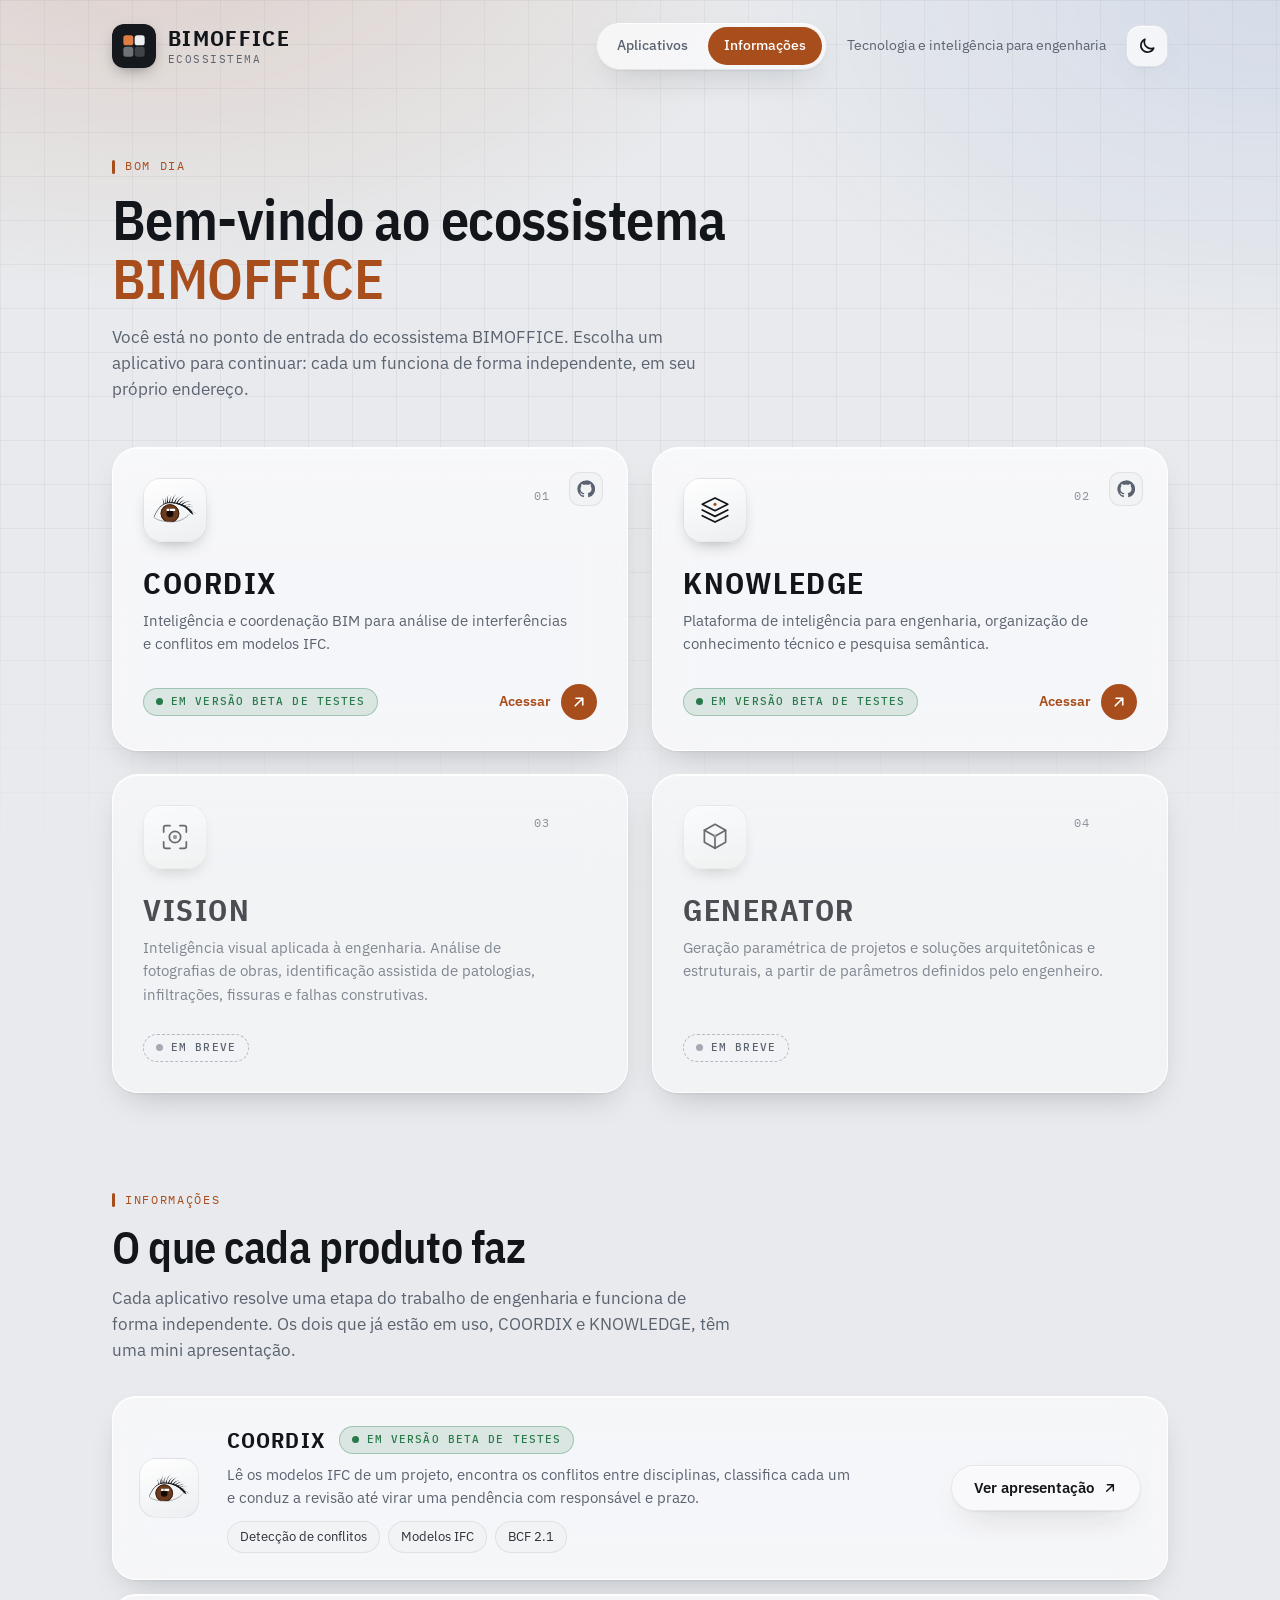
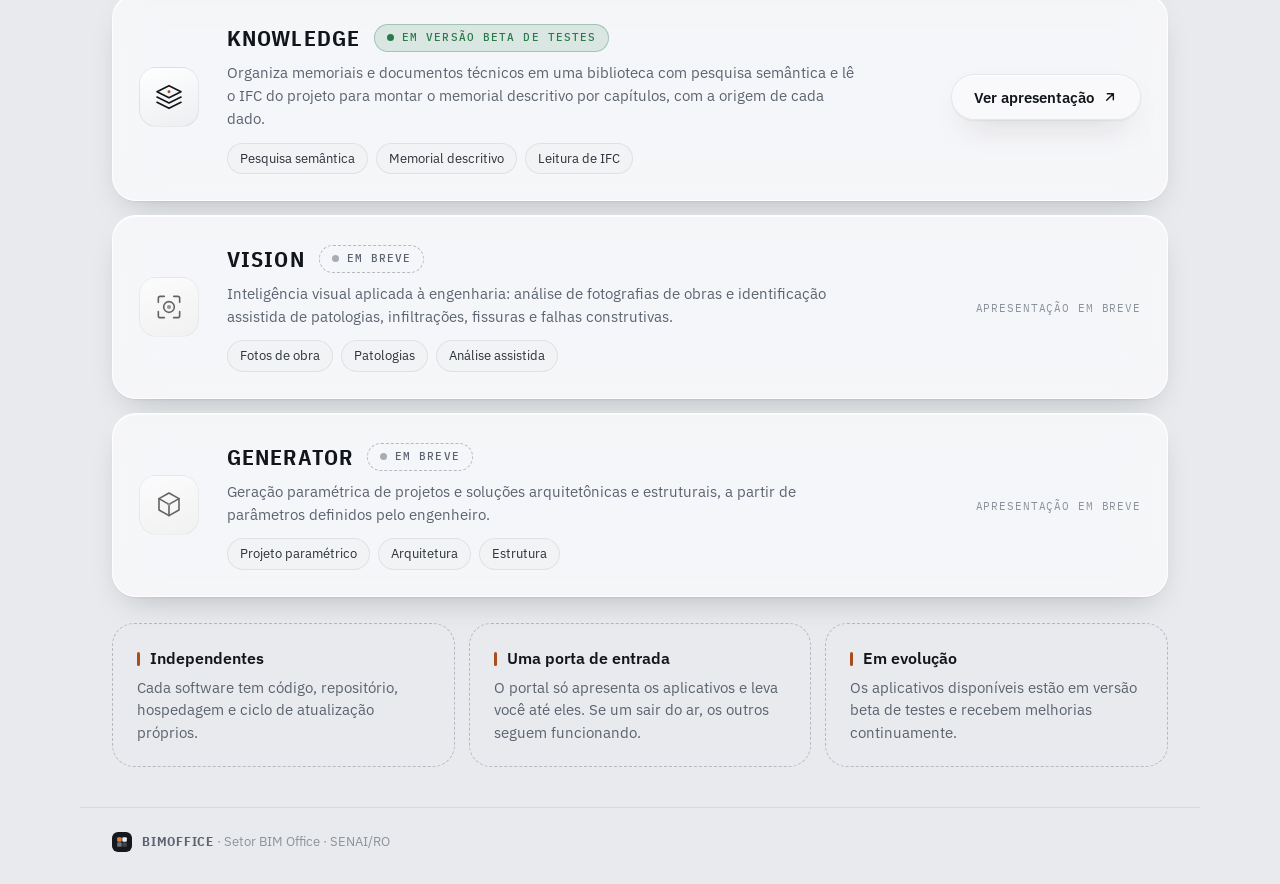
==== apresentacao.html @ 9e98850c "Menu de informações, apresentações do COORDIX e do Knowledge e selo 'em versão beta de testes' Co-Au" ====
<!DOCTYPE html>
<html lang="pt-BR">
<head>
<meta charset="utf-8">
<meta name="viewport" content="width=device-width, initial-scale=1, viewport-fit=cover">
<title>BIMOFFICE · Apresentação</title>
<meta name="color-scheme" content="light dark">
<link rel="icon" type="image/svg+xml" href="assets/bimoffice-marca.svg">
<link rel="preconnect" href="https://fonts.googleapis.com">
<link rel="preconnect" href="https://fonts.gstatic.com" crossorigin>
<link rel="stylesheet" href="https://fonts.googleapis.com/css2?family=IBM+Plex+Mono:wght@400;500&family=IBM+Plex+Sans+Condensed:wght@500;600;700&family=IBM+Plex+Sans:wght@400;500;600&display=swap">
<link rel="stylesheet" href="css/styles.css">
<link rel="stylesheet" href="css/apresentacao.css">
<script>
(function () {
  var t = null;
  try { t = localStorage.getItem("bimoffice-tema"); } catch (e) {}
  if (t !== "dark" && t !== "light") {
    t = window.matchMedia && window.matchMedia("(prefers-color-scheme: dark)").matches ? "dark" : "light";
  }
  document.documentElement.setAttribute("data-theme", t);
})();
</script>
</head>
<body class="ap">
<div class="fundo" aria-hidden="true"></div>

<header class="apbar" id="apbar">
  <a class="apbar__voltar" href="index.html#informacoes" aria-label="Voltar ao portal BIMOFFICE">
    <img src="assets/bimoffice-marca.svg" width="28" height="28" alt="">
    <span class="apbar__portal">BIMOFFICE</span>
  </a>
  <span class="apbar__nome" id="apbar-nome"></span>
  <div class="apbar__dir">
    <a class="btn btn--prim btn--sm" id="apbar-acessar" href="#" target="_blank" rel="noopener noreferrer">Acessar</a>
    <button class="tema" id="tema-botao" type="button" aria-pressed="false" aria-label="Mudar tema"></button>
  </div>
</header>

<main id="conteudo" class="ap-main"></main>

<footer class="rodape">
  <img src="assets/bimoffice-marca.svg" width="20" height="20" alt="">
  <span><strong>BIMOFFICE</strong> · <span id="rodape-texto"></span></span>
</footer>

<script src="js/config.js"></script>
<script src="js/conteudo.js"></script>
<script src="js/icons.js"></script>
<script src="js/comum.js"></script>
<script src="js/apresentacao.js"></script>
</body>
</html>
---- css/styles.css ----
/* BIMOFFICE · portal central
   Tokens herdados da identidade do COORDIX (grafite + cobre da íris, IBM Plex),
   com cartões arredondados, vidro e profundidade discretos. */

:root {
  --font: "IBM Plex Sans", system-ui, -apple-system, "Segoe UI", sans-serif;
  --font-cond: "IBM Plex Sans Condensed", "Arial Narrow", system-ui, sans-serif;
  --font-mono: "IBM Plex Mono", ui-monospace, "SFMono-Regular", Menlo, monospace;

  --r-card: 26px;
  --r-tile: 18px;
  --ease: cubic-bezier(.2, .6, .2, 1);
  --t-theme: .25s;

  /* tema claro (valores do COORDIX) */
  --bg: #e8eaed; --surface: #fbfbfc; --surface-2: #f2f3f5;
  --ink: #12151a; --ink-2: #2c3139; --muted: #5b6370; --faint: #8b929c;
  --line: #d6d9de; --line-strong: #b4bac3;
  --accent: #a84d1c; --accent-ink: #ffffff; --accent-soft: #f5e7dc; --accent-line: #dfb391;
  --focus: #2a62c4; --ok: #287a4b;
  --iris: #6b3a1f; --limbo: #3a1f10; --pupila: #140b06;

  --glass: rgba(251, 251, 252, .72);
  --glass-line: rgba(255, 255, 255, .85);
  --glass-edge: rgba(18, 21, 26, .08);
  --tile-bg: linear-gradient(160deg, #ffffff, #eceef1);
  --shadow-card: 0 1px 0 rgba(255, 255, 255, .8) inset, 0 1px 2px rgba(16, 20, 28, .06), 0 14px 34px -16px rgba(16, 20, 28, .28);
  --shadow-hover: 0 1px 0 rgba(255, 255, 255, .9) inset, 0 2px 4px rgba(16, 20, 28, .06), 0 26px 50px -18px rgba(168, 77, 28, .38);
  --glow-1: rgba(168, 77, 28, .16); --glow-2: rgba(42, 98, 196, .10);
  --grade: rgba(18, 21, 26, .045);
  --botao-bg: rgba(251, 251, 252, .8);
}

:root[data-theme="dark"] {
  color-scheme: dark;
  --bg: #0b0d10; --surface: #121519; --surface-2: #171a1f;
  --ink: #e6e8eb; --ink-2: #c7cbd1; --muted: #949ba6; --faint: #69707b;
  --line: #242930; --line-strong: #353b44;
  --accent: #de7d43; --accent-ink: #0b0d10; --accent-soft: #2a1b12; --accent-line: #6b3e22;
  --focus: #6d9df0; --ok: #59bd7d;
  --iris: #9a5a32; --limbo: #4a2a16; --pupila: #140b06;

  --glass: rgba(24, 28, 34, .62);
  --glass-line: rgba(255, 255, 255, .08);
  --glass-edge: rgba(255, 255, 255, .05);
  --tile-bg: linear-gradient(160deg, #20252c, #14171c);
  --shadow-card: 0 1px 0 rgba(255, 255, 255, .06) inset, 0 1px 2px rgba(0, 0, 0, .5), 0 16px 36px -16px rgba(0, 0, 0, .8);
  --shadow-hover: 0 1px 0 rgba(255, 255, 255, .1) inset, 0 2px 4px rgba(0, 0, 0, .5), 0 28px 54px -18px rgba(222, 125, 67, .34);
  --glow-1: rgba(222, 125, 67, .16); --glow-2: rgba(109, 157, 240, .08);
  --grade: rgba(230, 232, 235, .04);
  --botao-bg: rgba(24, 28, 34, .7);
}

*, *::before, *::after { box-sizing: border-box; }
html { -webkit-text-size-adjust: 100%; }
body {
  margin: 0; min-height: 100vh; min-height: 100dvh;
  display: flex; flex-direction: column;
  font-family: var(--font); font-size: 16px; line-height: 1.55;
  color: var(--ink); background: var(--bg);
  transition: background-color var(--t-theme), color var(--t-theme);
  -webkit-font-smoothing: antialiased;
}

/* ---------- fundo: prancha técnica + brilho cobre ---------- */
.fundo {
  position: fixed; inset: 0; z-index: -1; pointer-events: none;
  background:
    radial-gradient(900px 520px at 12% -8%, var(--glow-1), transparent 70%),
    radial-gradient(800px 500px at 100% 0%, var(--glow-2), transparent 70%),
    linear-gradient(var(--grade) 1px, transparent 1px) 0 0 / 44px 44px,
    linear-gradient(90deg, var(--grade) 1px, transparent 1px) 0 0 / 44px 44px;
  -webkit-mask-image: linear-gradient(180deg, #000 55%, transparent 100%);
          mask-image: linear-gradient(180deg, #000 55%, transparent 100%);
}

/* ---------- cabeçalho ---------- */
.topo {
  width: min(1120px, 100%); margin: 0 auto;
  padding: 22px clamp(18px, 4vw, 32px);
  display: flex; align-items: center; gap: 20px;
}
.topo__marca { display: flex; align-items: center; gap: 12px; }
.logo { border-radius: 12px; box-shadow: 0 6px 16px -6px rgba(16, 20, 28, .5); }
.topo__nomes { display: flex; flex-direction: column; line-height: 1.1; }
.topo__nome { font-family: var(--font-cond); font-weight: 700; font-size: 22px; letter-spacing: .06em; }
.topo__sub { font-family: var(--font-mono); font-size: 10.5px; letter-spacing: .14em; text-transform: uppercase; color: var(--muted); margin-top: 3px; }
.topo__frase { margin: 0 0 0 auto; font-size: 14px; color: var(--muted); }

.tema {
  flex: none; width: 42px; height: 42px; display: grid; place-items: center;
  border-radius: 14px; border: 1px solid var(--glass-edge); cursor: pointer;
  color: var(--ink); background: var(--botao-bg);
  -webkit-backdrop-filter: blur(14px) saturate(1.4); backdrop-filter: blur(14px) saturate(1.4);
  box-shadow: var(--shadow-card);
  transition: transform .18s var(--ease), color .18s;
}
.tema:hover { transform: translateY(-1px); color: var(--accent); }
.tema:active { transform: scale(.95); }
.tema .svg-wrap, .tema svg { width: 20px; height: 20px; display: block; }

/* ---------- boas-vindas ---------- */
.principal { flex: 1; width: min(1120px, 100%); margin: 0 auto; padding: 0 clamp(18px, 4vw, 32px) 40px; }
.boas-vindas { padding: clamp(28px, 7vw, 64px) 0 clamp(26px, 5vw, 44px); max-width: 720px; }
.eyebrow {
  margin: 0 0 14px; display: inline-flex; align-items: center; gap: 10px;
  font-family: var(--font-mono); font-size: 12px; letter-spacing: .14em; text-transform: uppercase; color: var(--accent);
}
.eyebrow::before { content: ""; width: 3px; height: 14px; border-radius: 2px; background: var(--accent); }
h1 {
  margin: 0 0 16px; font-family: var(--font-cond); font-weight: 600;
  font-size: clamp(32px, 6vw, 56px); line-height: 1.05; letter-spacing: -.01em;
}
.destaque { color: var(--accent); }
.boas-vindas__texto { margin: 0; font-size: clamp(15px, 2vw, 17px); color: var(--muted); max-width: 60ch; }

/* ---------- cartões ---------- */
.apps { display: grid; grid-template-columns: repeat(2, minmax(0, 1fr)); gap: clamp(14px, 2.4vw, 24px); }

.card {
  position: relative; isolation: isolate; overflow: hidden;
  display: flex; flex-direction: column; gap: 10px; min-height: 280px;
  padding: clamp(22px, 3vw, 30px);
  border-radius: var(--r-card);
  background: var(--glass); border: 1px solid var(--glass-line);
  -webkit-backdrop-filter: blur(22px) saturate(1.5); backdrop-filter: blur(22px) saturate(1.5);
  box-shadow: var(--shadow-card);
  transition: transform .45s var(--ease), box-shadow .45s var(--ease), border-color .3s, background-color var(--t-theme);
  animation: subir .7s var(--ease) both; animation-delay: calc(var(--i, 0) * 90ms + 80ms);
}
/* brilho de borda superior (profundidade estilo vidro) */
.card::before {
  content: ""; position: absolute; inset: 0; z-index: -1; pointer-events: none;
  background: linear-gradient(180deg, rgba(255, 255, 255, .22), transparent 38%);
}
:root[data-theme="dark"] .card::before { background: linear-gradient(180deg, rgba(255, 255, 255, .06), transparent 38%); }

.card--ativo:hover { transform: translateY(-5px); box-shadow: var(--shadow-hover); border-color: var(--accent-line); }
.card--ativo:active { transform: translateY(-2px) scale(.995); }

.card__topo { display: flex; align-items: flex-start; justify-content: space-between; }
.card__num { font-family: var(--font-mono); font-size: 12px; letter-spacing: .14em; color: var(--faint); padding: 9px 46px 0 0; }
.card__icone {
  width: 64px; height: 64px; border-radius: var(--r-tile); display: grid; place-items: center;
  background: var(--tile-bg); border: 1px solid var(--glass-edge);
  box-shadow: 0 1px 0 rgba(255, 255, 255, .5) inset, 0 8px 18px -10px rgba(16, 20, 28, .45);
  color: var(--ink);
  transition: transform .45s var(--ease);
}
.card--ativo:hover .card__icone { transform: scale(1.06) rotate(-2deg); }
.card__icone .svg-wrap, .card__icone svg { width: 34px; height: 34px; display: block; }
.card__icone svg { overflow: visible; }
.ic-accent { color: var(--accent); }

/* símbolo do COORDIX: cores por variáveis (mesmos nomes de papel do original) */
.olho-tinta { fill: var(--ink); }
.olho-inferior { fill: none; stroke: var(--ink); opacity: .55; }
.olho-iris { fill: var(--iris); }
.olho-limbo { stroke: var(--limbo); }
.olho-pupila { fill: var(--pupila); }
.olho-brilho { fill: #fff; }
.card__icone .svg-wrap:has(.olho-iris) { width: 44px; }
.card__icone .svg-wrap:has(.olho-iris) svg { width: 44px; height: 30px; }

.card__nome { margin: 14px 0 0; font-family: var(--font-cond); font-weight: 700; font-size: clamp(24px, 3vw, 30px); letter-spacing: .05em; line-height: 1.1; }
.card__link { color: inherit; text-decoration: none; }
/* o link principal cobre o cartão inteiro, sem aninhar outros links dentro dele */
.card__link::after { content: ""; position: absolute; inset: 0; z-index: 1; border-radius: inherit; }
.card__link:focus-visible { outline: none; }
.card__link:focus-visible::after { outline: 3px solid var(--focus); outline-offset: -3px; }

.card__desc { margin: 0; color: var(--muted); font-size: 15px; max-width: 48ch; }

.card__base { margin-top: auto; padding-top: 18px; display: flex; align-items: center; justify-content: space-between; gap: 12px; }

.status {
  display: inline-flex; align-items: center; gap: 8px; height: 28px; padding: 0 12px; border-radius: 999px;
  font-family: var(--font-mono); font-size: 11px; font-weight: 500; letter-spacing: .1em;
}
.status__ponto { width: 7px; height: 7px; border-radius: 50%; background: currentColor; }
.status--ativo { color: var(--ok); background: color-mix(in srgb, var(--ok) 13%, transparent); border: 1px solid color-mix(in srgb, var(--ok) 32%, transparent); }
.status--ativo .status__ponto { box-shadow: 0 0 0 0 currentColor; animation: pulso 2.4s ease-out infinite; }
.status--breve { color: var(--muted); border: 1px dashed var(--line-strong); }
.status--breve .status__ponto { opacity: .5; }

.acesso { display: inline-flex; align-items: center; gap: 10px; font-size: 14px; font-weight: 600; color: var(--accent); }
.acesso__seta {
  width: 36px; height: 36px; display: grid; place-items: center; border-radius: 50%;
  color: var(--accent-ink); background: var(--accent);
  transition: transform .4s var(--ease);
}
.acesso__seta .svg-wrap, .acesso__seta svg { width: 18px; height: 18px; display: block; }
.card--ativo:hover .acesso__seta { transform: translate(3px, -3px) rotate(8deg); }

/* ícone do GitHub: acesso secundário, canto superior direito, acima do link do cartão */
.card__github {
  position: absolute; z-index: 2; top: clamp(18px, 2.4vw, 24px); right: clamp(18px, 2.4vw, 24px);
  display: grid; place-items: center; width: 34px; height: 34px; border-radius: 11px;
  color: var(--muted); background: var(--surface-2); border: 1px solid var(--glass-edge);
  transition: color .18s, transform .18s var(--ease), background-color .18s;
}
.card__github:hover { color: var(--ink); background: var(--surface); transform: scale(1.08); }
.card__github:focus-visible { outline: 3px solid var(--focus); outline-offset: 2px; }
.card__github .svg-wrap, .card__github svg { width: 18px; height: 18px; display: block; }

/* em breve: integrado aos demais, com diferenciação discreta */
.card--breve { cursor: default; background: color-mix(in srgb, var(--glass) 70%, transparent); }
.card--breve .card__icone { filter: grayscale(1); opacity: .62; }
.card--breve .card__nome, .card--breve .card__desc { opacity: .75; }

/* ---------- rodapé ---------- */
.rodape {
  width: min(1120px, 100%); margin: 0 auto; padding: 24px clamp(18px, 4vw, 32px) 32px;
  display: flex; align-items: center; gap: 10px; color: var(--faint); font-size: 13px;
  border-top: 1px solid var(--line);
}
.rodape img { border-radius: 6px; }
.rodape strong { font-family: var(--font-cond); letter-spacing: .06em; color: var(--muted); }
.aviso { color: var(--muted); }

/* ---------- movimento ---------- */
@keyframes subir { from { opacity: 0; transform: translateY(18px) scale(.985); } to { opacity: 1; transform: none; } }
@keyframes pulso { 0% { box-shadow: 0 0 0 0 color-mix(in srgb, currentColor 55%, transparent); } 70%, 100% { box-shadow: 0 0 0 7px transparent; } }
@media (prefers-reduced-motion: reduce) {
  *, *::before, *::after { animation: none !important; transition: none !important; }
}

/* ---------- responsivo ---------- */
@media (max-width: 860px) {
  .topo { flex-wrap: wrap; row-gap: 10px; }
  .tema { margin-left: auto; }
  .topo__frase { order: 3; flex-basis: 100%; margin: 0; font-size: 13px; }
}
@media (max-width: 700px) {
  .apps { grid-template-columns: 1fr; }
  .card { min-height: 0; }
}
@media (max-width: 380px) {
  .topo__nome { font-size: 19px; }
  .card__base { flex-wrap: wrap; }
}
@supports not ((backdrop-filter: blur(1px)) or (-webkit-backdrop-filter: blur(1px))) {
  .card { background: var(--surface); }
}

/* ============ v2: navegação, informações, botões, revelar ao rolar ============ */
html { scroll-behavior: smooth; }
.ancora { scroll-margin-top: 24px; }

.nav {
  display: inline-flex; gap: 4px; padding: 4px; margin-left: auto;
  border-radius: 999px; border: 1px solid var(--glass-edge); background: var(--botao-bg);
  -webkit-backdrop-filter: blur(14px) saturate(1.4); backdrop-filter: blur(14px) saturate(1.4);
  box-shadow: var(--shadow-card);
}
.nav__link {
  padding: 8px 16px; border-radius: 999px; font-size: 14px; font-weight: 500;
  color: var(--muted); text-decoration: none; transition: color .2s, background-color .2s;
}
.nav__link:hover { color: var(--ink); }
.nav__link[aria-current="true"] { color: var(--accent-ink); background: var(--accent); }
.nav__link:focus-visible { outline: 3px solid var(--focus); outline-offset: 2px; }
.nav + .topo__frase { margin-left: 0; }

.btn {
  display: inline-flex; align-items: center; justify-content: center; gap: 8px;
  height: 46px; padding: 0 22px; border-radius: 999px; font: 600 15px/1 var(--font);
  text-decoration: none; cursor: pointer; border: 1px solid transparent; white-space: nowrap;
  transition: transform .25s var(--ease), box-shadow .25s var(--ease), background-color .2s, color .2s;
}
.btn .svg-wrap, .btn svg { width: 16px; height: 16px; display: block; }
.btn:hover { transform: translateY(-2px); }
.btn:active { transform: scale(.97); }
.btn:focus-visible { outline: 3px solid var(--focus); outline-offset: 3px; }
.btn--prim { color: var(--accent-ink); background: var(--accent); box-shadow: 0 10px 24px -10px var(--accent); }
.btn--sec { color: var(--ink); background: var(--botao-bg); border-color: var(--glass-edge); box-shadow: var(--shadow-card); }
.btn--sec:hover { color: var(--accent); }

/* informações */
.informacoes { padding: clamp(56px, 9vw, 96px) 0 0; }
.informacoes h2 { margin: 0 0 14px; font-family: var(--font-cond); font-weight: 600; font-size: clamp(28px, 4.6vw, 44px); line-height: 1.08; letter-spacing: -.01em; }
.informacoes__texto { margin: 0 0 32px; max-width: 62ch; color: var(--muted); font-size: clamp(15px, 2vw, 17px); }

.info-lista { display: grid; gap: 14px; }
.info {
  display: grid; grid-template-columns: auto 1fr auto; align-items: center; gap: clamp(16px, 3vw, 28px);
  padding: clamp(18px, 2.6vw, 26px); border-radius: 24px;
  background: var(--glass); border: 1px solid var(--glass-line);
  -webkit-backdrop-filter: blur(22px) saturate(1.5); backdrop-filter: blur(22px) saturate(1.5);
  box-shadow: var(--shadow-card);
}
.info__icone {
  width: 60px; height: 60px; border-radius: 17px; display: grid; place-items: center; color: var(--ink);
  background: var(--tile-bg); border: 1px solid var(--glass-edge);
}
.info__icone .svg-wrap, .info__icone svg { width: 32px; height: 32px; display: block; }
.info__icone .svg-wrap:has(.olho-iris), .info__icone .svg-wrap:has(.olho-iris) svg { width: 42px; height: 28px; }
.info__cab { display: flex; align-items: center; flex-wrap: wrap; gap: 8px 14px; margin-bottom: 6px; }
.info__nome { margin: 0; font-family: var(--font-cond); font-weight: 700; font-size: 22px; letter-spacing: .05em; }
.info__texto { margin: 0 0 12px; color: var(--muted); font-size: 15px; max-width: 70ch; }
.info__acao { justify-self: end; }
.info__breve { font-family: var(--font-mono); font-size: 11px; letter-spacing: .08em; text-transform: uppercase; color: var(--faint); }
.info:has(.status--breve) .info__icone { filter: grayscale(1); opacity: .65; }

.chips { list-style: none; margin: 0; padding: 0; display: flex; flex-wrap: wrap; gap: 8px; }
.chip {
  padding: 5px 12px; border-radius: 999px; font-size: 12.5px; color: var(--ink-2);
  background: var(--surface-2); border: 1px solid var(--glass-edge);
}

.principios { display: grid; grid-template-columns: repeat(3, minmax(0, 1fr)); gap: 14px; margin-top: 26px; }
.principio { padding: 22px 24px; border-radius: 22px; border: 1px dashed var(--line-strong); }
.principio h3 { margin: 0 0 6px; font-size: 16px; font-weight: 600; }
.principio h3::before { content: ""; display: inline-block; width: 3px; height: 14px; margin-right: 10px; border-radius: 2px; background: var(--accent); vertical-align: -2px; }
.principio p { margin: 0; color: var(--muted); font-size: 14.5px; }

/* revelar ao rolar */
.rev { opacity: 0; transform: translateY(26px); filter: blur(6px); transition: opacity .8s var(--ease), transform .8s var(--ease), filter .8s var(--ease); }
.rev.on { opacity: 1; transform: none; filter: none; }
@media (prefers-reduced-motion: reduce) { .rev { opacity: 1; transform: none; filter: none; } html { scroll-behavior: auto; } }

@media (max-width: 1000px) {
  .topo { flex-wrap: wrap; row-gap: 10px; }
  .topo__frase { order: 4; flex-basis: 100%; margin: 0; font-size: 13px; }
}
@media (max-width: 760px) {
  .info { grid-template-columns: auto 1fr; }
  .info__acao { grid-column: 1 / -1; justify-self: stretch; }
  .info__acao .btn { width: 100%; }
  .principios { grid-template-columns: 1fr; }
}
@media (max-width: 560px) {
  .nav { order: 5; flex-basis: 100%; margin: 0; justify-content: center; display: flex; }
  .nav__link { flex: 1; text-align: center; }
  .topo__frase { order: 4; }
  .tema { margin-left: auto; }
}
---- css/apresentacao.css ----
/* BIMOFFICE · mini apresentações (COORDIX e Knowledge)
   Linguagem inspirada na Apple: muito espaço, títulos grandes, painéis de vidro e movimento suave,
   mantendo as cores e a tipografia do ecossistema (grafite, cobre, IBM Plex). */

.ap { --mock-bg: #dde1e7; --mock-grid: rgba(18, 21, 26, .14); --mock-ink: #12151a; }
:root[data-theme="dark"] .ap { --mock-bg: #14171c; --mock-grid: rgba(230, 232, 235, .12); --mock-ink: #e6e8eb; }

/* barra superior flutuante */
.apbar {
  position: sticky; top: 12px; z-index: 20; width: min(1120px, calc(100% - 24px)); margin: 12px auto 0;
  display: flex; align-items: center; gap: 14px; padding: 8px 8px 8px 14px; border-radius: 999px;
  background: var(--botao-bg); border: 1px solid var(--glass-edge);
  -webkit-backdrop-filter: blur(22px) saturate(1.6); backdrop-filter: blur(22px) saturate(1.6);
  box-shadow: var(--shadow-card);
}
.apbar__voltar { display: inline-flex; align-items: center; gap: 10px; text-decoration: none; color: var(--ink); }
.apbar__voltar img { border-radius: 8px; }
.apbar__portal { font-family: var(--font-cond); font-weight: 700; letter-spacing: .06em; font-size: 16px; }
.apbar__nome { margin-left: auto; margin-right: auto; font-family: var(--font-cond); font-weight: 600; letter-spacing: .08em; font-size: 15px; color: var(--muted); }
.apbar__dir { display: flex; align-items: center; gap: 8px; }
.apbar .tema { width: 38px; height: 38px; border-radius: 50%; box-shadow: none; }
.btn--sm { height: 38px; padding: 0 18px; font-size: 14px; }

.ap-main { flex: 1; width: min(1120px, 100%); margin: 0 auto; padding: 0 clamp(18px, 4vw, 32px) 40px; overflow-x: clip; }

/* hero */
.hero2 { text-align: center; padding: clamp(56px, 11vw, 120px) 0 clamp(28px, 5vw, 48px); }
.selo { display: inline-flex; align-items: center; gap: 8px; margin-bottom: 26px; }
.hero2__nome {
  margin: 0; font-family: var(--font-cond); font-weight: 700; letter-spacing: .06em; line-height: .95;
  font-size: clamp(54px, 13vw, 150px);
  background: linear-gradient(180deg, var(--accent), color-mix(in srgb, var(--accent) 55%, var(--ink)));
  -webkit-background-clip: text; background-clip: text; color: transparent;
}
.hero2__slogan {
  margin: 22px auto 0; max-width: 20ch; font-weight: 600; letter-spacing: -.02em; line-height: 1.08;
  font-size: clamp(26px, 5vw, 52px);
  background: linear-gradient(180deg, var(--ink) 30%, color-mix(in srgb, var(--ink) 55%, transparent));
  -webkit-background-clip: text; background-clip: text; color: transparent;
}
.hero2__resumo { margin: 22px auto 0; max-width: 62ch; color: var(--muted); font-size: clamp(16px, 2.2vw, 20px); line-height: 1.55; }
.hero2__acoes { display: flex; flex-wrap: wrap; justify-content: center; gap: 12px; margin-top: 30px; }
.btn--lg { height: 52px; padding: 0 28px; font-size: 16px; }

/* palco do visual */
.palco {
  position: relative; margin: clamp(30px, 6vw, 56px) auto 0; max-width: 980px; padding: clamp(10px, 1.6vw, 16px);
  border-radius: clamp(24px, 4vw, 40px); background: var(--glass); border: 1px solid var(--glass-line);
  -webkit-backdrop-filter: blur(24px) saturate(1.5); backdrop-filter: blur(24px) saturate(1.5);
  box-shadow: var(--shadow-card), 0 50px 90px -40px rgba(16, 20, 28, .45);
}
.palco__legenda { margin: 14px 0 0; text-align: center; font-family: var(--font-mono); font-size: 11px; letter-spacing: .08em; text-transform: uppercase; color: var(--faint); }

.mock { text-align: left; position: relative; border-radius: clamp(16px, 3vw, 28px); background: var(--mock-bg); overflow: hidden; color: var(--mock-ink); }
.mock__cena { display: block; width: 100%; height: auto; }
.flutua {
  position: absolute; z-index: 2; padding: 12px 16px; border-radius: 16px; font-size: 13px; line-height: 1.35;
  background: var(--glass); border: 1px solid var(--glass-line); color: var(--ink);
  -webkit-backdrop-filter: blur(18px) saturate(1.6); backdrop-filter: blur(18px) saturate(1.6);
  box-shadow: 0 14px 34px -14px rgba(0, 0, 0, .5);
  animation: flutuar 6s ease-in-out infinite;
}
.flutua b { display: block; font-weight: 600; }
.flutua small { color: var(--muted); font-size: 12px; }
.flutua--a { top: 7%; left: 4%; }
.flutua--b { bottom: 8%; right: 4%; animation-delay: -3s; }
.flutua--c { top: 8%; right: 4%; animation-delay: -1.5s; }
.dot { display: inline-block; width: 9px; height: 9px; border-radius: 50%; margin-right: 8px; background: #f0625a; box-shadow: 0 0 0 4px rgba(240, 98, 90, .22); vertical-align: 0; }
.dot--ok { background: var(--ok); box-shadow: 0 0 0 4px color-mix(in srgb, var(--ok) 22%, transparent); }
@keyframes flutuar { 0%, 100% { transform: translateY(0); } 50% { transform: translateY(-7px); } }

/* mock do Knowledge */
.kn { display: grid; grid-template-columns: 1.15fr 1fr; gap: clamp(10px, 2vw, 18px); padding: clamp(14px, 3vw, 28px); }
.kn__busca { display: flex; align-items: center; gap: 12px; padding: 14px 16px; border-radius: 16px; background: var(--surface); border: 1px solid var(--line); font-size: 15px; }
.kn__busca svg { width: 18px; height: 18px; flex: none; color: var(--muted); }
.kn__busca em { margin-left: auto; font-style: normal; font-family: var(--font-mono); font-size: 10.5px; letter-spacing: .08em; padding: 4px 8px; border-radius: 999px; color: var(--accent); background: var(--accent-soft); }
.kn__res { display: grid; gap: 10px; margin-top: 12px; }
.res { padding: 14px 16px; border-radius: 16px; background: var(--surface); border: 1px solid var(--line); }
.res b { display: block; font-size: 14px; font-weight: 600; }
.res small { display: block; color: var(--muted); font-size: 12px; margin: 2px 0 10px; }
.barra { height: 6px; border-radius: 3px; background: var(--surface-3, var(--line)); overflow: hidden; }
.barra i { display: block; height: 100%; border-radius: 3px; background: var(--accent); width: var(--w); transform-origin: left; animation: encher 1.4s var(--ease) both; }
@keyframes encher { from { transform: scaleX(0); } }
.kn__memo { padding: 18px; border-radius: 18px; background: var(--surface); border: 1px solid var(--line); align-self: start; }
.kn__memo h4 { margin: 0 0 12px; font-family: var(--font-mono); font-size: 11px; letter-spacing: .1em; text-transform: uppercase; color: var(--muted); font-weight: 500; }
.memo-lin { padding: 10px 0; border-top: 1px solid var(--line); font-size: 13.5px; }
.memo-lin:first-of-type { border-top: 0; }
.memo-lin small { display: block; margin-top: 2px; color: var(--muted); font-size: 12px; }
.memo-lin--pend { color: var(--p2, #c9650f); }
.memo-lin--pend b { font-weight: 600; }

/* seções */
.secao { padding: clamp(64px, 11vw, 120px) 0 0; }
.secao__cab { text-align: center; max-width: 760px; margin: 0 auto clamp(28px, 5vw, 48px); }
.secao__cab .eyebrow { justify-content: center; }
.secao__cab h2 { margin: 0; font-weight: 600; letter-spacing: -.02em; line-height: 1.06; font-size: clamp(30px, 5.4vw, 54px); }
.secao__cab p { margin: 16px auto 0; color: var(--muted); font-size: clamp(15px, 2vw, 18px); max-width: 56ch; }

.pontos { display: grid; grid-template-columns: repeat(3, minmax(0, 1fr)); gap: clamp(14px, 3vw, 32px); }
.ponto { padding: clamp(22px, 3vw, 34px); border-radius: 28px; background: var(--glass); border: 1px solid var(--glass-line); box-shadow: var(--shadow-card);
  -webkit-backdrop-filter: blur(22px) saturate(1.5); backdrop-filter: blur(22px) saturate(1.5); }
.ponto h3 { margin: 0 0 10px; font-size: clamp(20px, 2.4vw, 26px); font-weight: 600; letter-spacing: -.015em; line-height: 1.15; }
.ponto p { margin: 0; color: var(--muted); font-size: 15.5px; }

/* fluxo */
.fluxo { display: grid; grid-template-columns: repeat(4, minmax(0, 1fr)); gap: 14px; counter-reset: passo; list-style: none; margin: 0; padding: 0; }
.passo { position: relative; padding: 22px 22px 24px; border-radius: 24px; background: var(--glass); border: 1px solid var(--glass-line); box-shadow: var(--shadow-card);
  -webkit-backdrop-filter: blur(22px) saturate(1.5); backdrop-filter: blur(22px) saturate(1.5); overflow: hidden; }
.passo__n { display: block; font-family: var(--font-cond); font-weight: 700; font-size: 56px; line-height: 1; letter-spacing: .02em; color: transparent; -webkit-text-stroke: 1.5px var(--accent); margin-bottom: 14px; opacity: .85; }
.passo h3 { margin: 0 0 6px; font-size: 19px; font-weight: 600; letter-spacing: -.01em; }
.passo p { margin: 0; color: var(--muted); font-size: 14.5px; }
.passo--ult::after { content: ""; position: absolute; left: 0; top: 0; width: 3px; height: 100%; background: var(--accent); }

/* bento */
.bento { display: grid; grid-template-columns: repeat(6, minmax(0, 1fr)); gap: 14px; }
.tile { grid-column: span var(--span, 2); padding: clamp(22px, 3vw, 34px); min-height: 190px; border-radius: 28px; display: flex; flex-direction: column; justify-content: flex-end;
  background: var(--glass); border: 1px solid var(--glass-line); box-shadow: var(--shadow-card);
  -webkit-backdrop-filter: blur(22px) saturate(1.5); backdrop-filter: blur(22px) saturate(1.5); transition: transform .5s var(--ease), box-shadow .5s var(--ease); }
.tile:hover { transform: translateY(-4px); box-shadow: var(--shadow-hover); }
.tile--destaque { background: linear-gradient(160deg, color-mix(in srgb, var(--accent) 22%, var(--surface)), var(--glass)); }
.tile h3 { margin: 0 0 8px; font-size: clamp(20px, 2.6vw, 28px); font-weight: 600; letter-spacing: -.02em; line-height: 1.12; }
.tile p { margin: 0; color: var(--muted); font-size: 15px; max-width: 46ch; }

/* números */
.numeros { display: grid; grid-template-columns: repeat(4, minmax(0, 1fr)); gap: clamp(14px, 3vw, 32px); text-align: center; }
.numero__n { display: block; font-family: var(--font-cond); font-weight: 700; line-height: 1; letter-spacing: .02em; font-size: clamp(48px, 8vw, 96px);
  background: linear-gradient(180deg, var(--accent), color-mix(in srgb, var(--accent) 50%, var(--ink))); -webkit-background-clip: text; background-clip: text; color: transparent; }
.numero__r { display: block; margin: 10px auto 0; max-width: 22ch; color: var(--muted); font-size: 14.5px; }

/* limites */
.limites { max-width: 820px; margin: 0 auto; padding: clamp(22px, 3.4vw, 36px); border-radius: 28px; border: 1px dashed var(--line-strong); }
.limites h3 { margin: 0 0 14px; display: flex; align-items: center; gap: 12px; flex-wrap: wrap; font-size: 20px; font-weight: 600; }
.limites ul { margin: 0; padding: 0; list-style: none; display: grid; gap: 10px; }
.limites li { position: relative; padding-left: 20px; color: var(--ink-2); font-size: 15px; }
.limites li::before { content: ""; position: absolute; left: 0; top: .62em; width: 8px; height: 2px; background: var(--accent); }

/* chamada final */
.final { margin-top: clamp(64px, 11vw, 120px); padding: clamp(36px, 7vw, 80px) clamp(20px, 4vw, 48px); border-radius: clamp(28px, 5vw, 48px); text-align: center; color: #eceef1;
  background: radial-gradient(700px 320px at 50% 0%, rgba(222, 125, 67, .35), transparent 70%), linear-gradient(160deg, #1b1f26, #0e1013);
  box-shadow: 0 40px 80px -40px rgba(16, 20, 28, .6); }
.final h2 { margin: 0 auto; max-width: 18ch; font-weight: 600; letter-spacing: -.02em; line-height: 1.06; font-size: clamp(28px, 5vw, 50px); }
.final p { margin: 16px auto 0; max-width: 52ch; color: #aab0ba; font-size: clamp(15px, 2vw, 18px); }
.final .hero2__acoes .btn--sec { color: #eceef1; background: rgba(255, 255, 255, .08); border-color: rgba(255, 255, 255, .16); box-shadow: none; }
.final .btn--prim { background: #de7d43; color: #0b0d10; }
.final__outro { margin-top: 22px; font-size: 14px; color: #8f98a4; }
.final__outro a { color: #eceef1; text-decoration: underline; text-underline-offset: 3px; }

@media (max-width: 900px) {
  .fluxo { grid-template-columns: repeat(2, minmax(0, 1fr)); }
  .numeros { grid-template-columns: repeat(2, minmax(0, 1fr)); row-gap: 32px; }
  .pontos { grid-template-columns: 1fr; }
  .kn { grid-template-columns: 1fr; }
}
@media (max-width: 700px) {
  .bento { grid-template-columns: 1fr; }
  .tile { grid-column: auto; min-height: 0; }
  .flutua { position: static; margin: 10px; animation: none; }
  .flutua--a, .flutua--b, .flutua--c { top: auto; bottom: auto; left: auto; right: auto; }
  .apbar__nome { display: none; }
  .apbar__dir { margin-left: auto; }
}
@media (max-width: 480px) { .fluxo { grid-template-columns: 1fr; } .apbar__portal { display: none; } }
@media (prefers-reduced-motion: reduce) { .flutua, .barra i { animation: none !important; } }
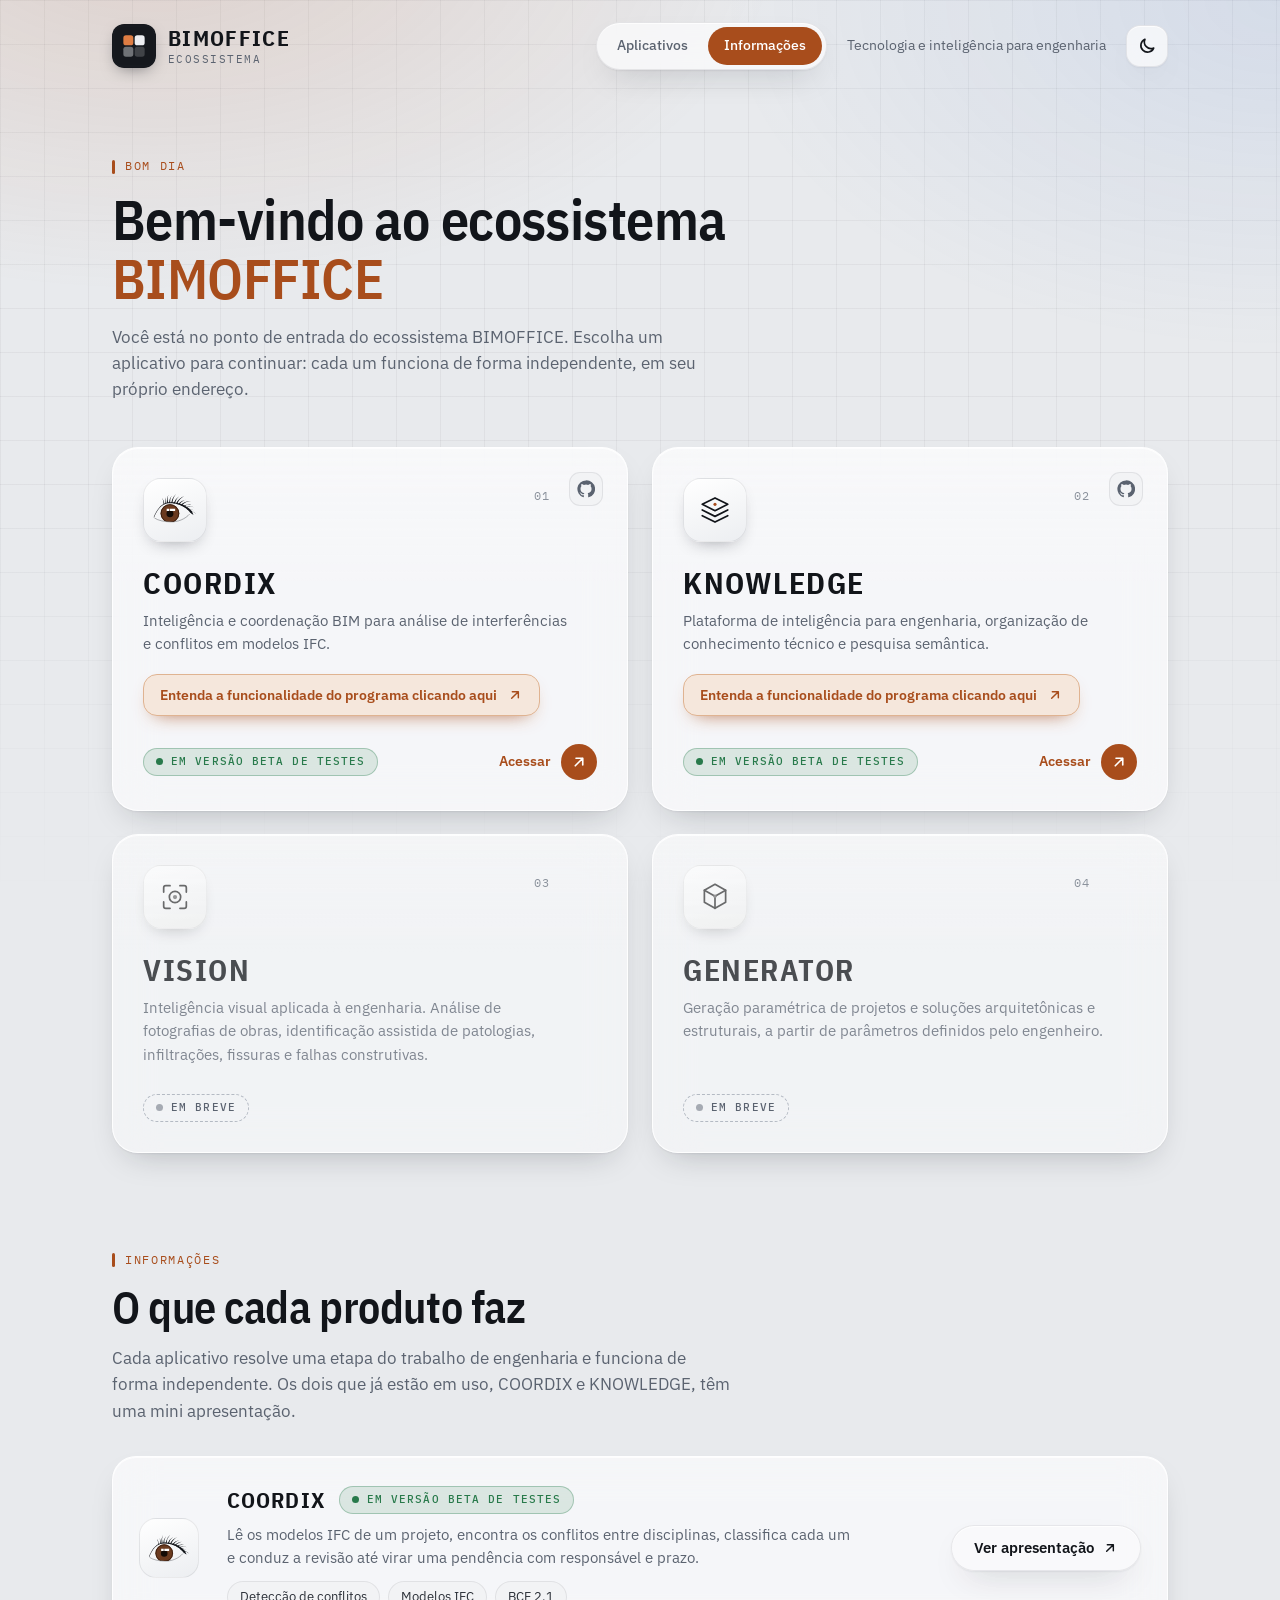
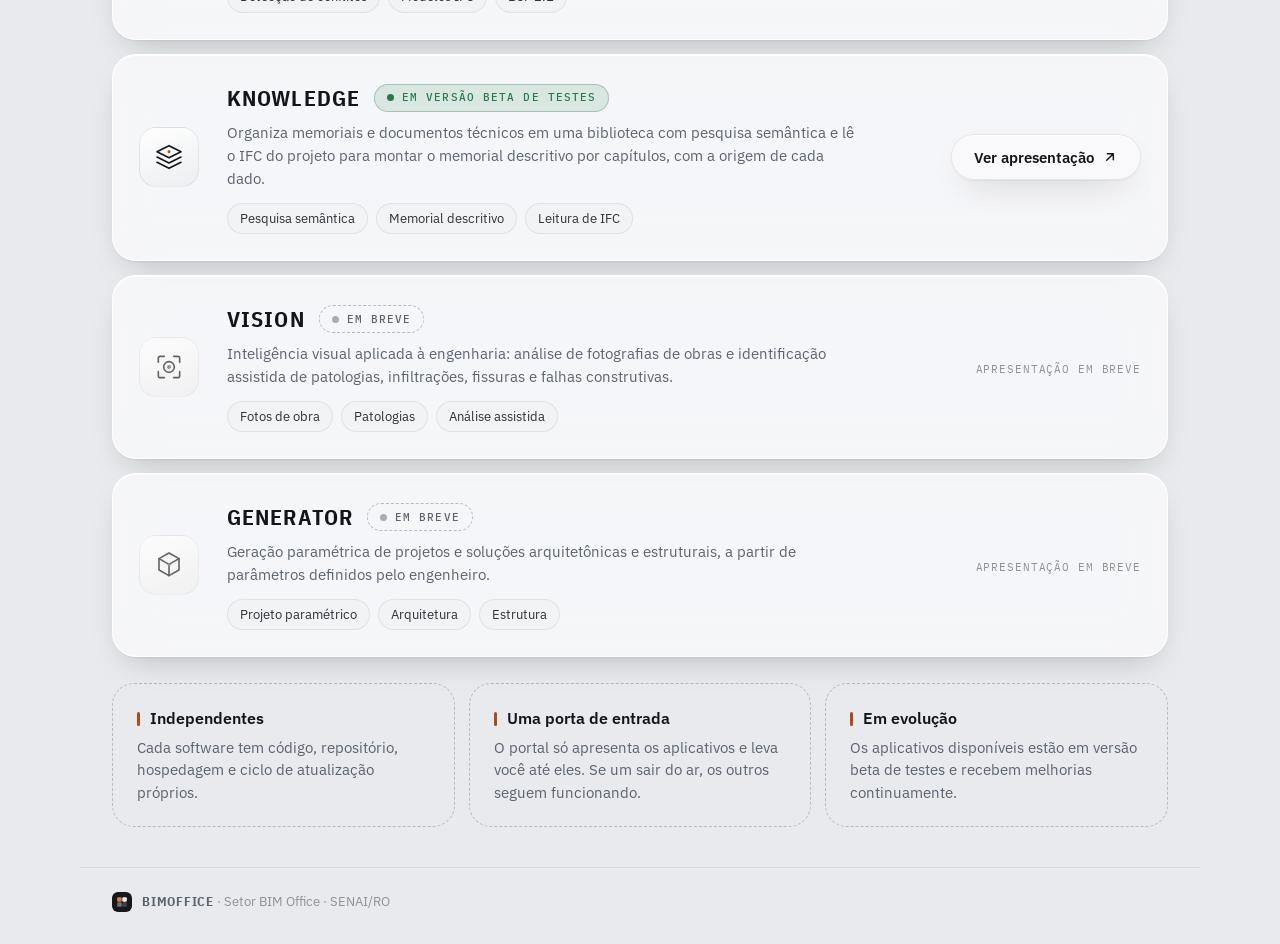
==== commit 2d5e7f8f: "Versiona CSS e JS para evitar cache antigo no GitHub Pages Co-Authored-By: Claude Sonnet 5.5 <norepl" ====
--- a/apresentacao.html
+++ b/apresentacao.html
@@ -9,8 +9,8 @@
 <link rel="preconnect" href="https://fonts.googleapis.com">
 <link rel="preconnect" href="https://fonts.gstatic.com" crossorigin>
 <link rel="stylesheet" href="https://fonts.googleapis.com/css2?family=IBM+Plex+Mono:wght@400;500&family=IBM+Plex+Sans+Condensed:wght@500;600;700&family=IBM+Plex+Sans:wght@400;500;600&display=swap">
-<link rel="stylesheet" href="css/styles.css">
-<link rel="stylesheet" href="css/apresentacao.css">
+<link rel="stylesheet" href="css/styles.css?v=202611161015">
+<link rel="stylesheet" href="css/apresentacao.css?v=202611161015">
 <script>
 (function () {
   var t = null;
@@ -44,10 +44,10 @@
   <span><strong>BIMOFFICE</strong> · <span id="rodape-texto"></span></span>
 </footer>
 
-<script src="js/config.js"></script>
-<script src="js/conteudo.js"></script>
-<script src="js/icons.js"></script>
-<script src="js/comum.js"></script>
-<script src="js/apresentacao.js"></script>
+<script src="js/config.js?v=202611161015"></script>
+<script src="js/conteudo.js?v=202611161015"></script>
+<script src="js/icons.js?v=202611161015"></script>
+<script src="js/comum.js?v=202611161015"></script>
+<script src="js/apresentacao.js?v=202611161015"></script>
 </body>
 </html>
--- a/css/styles.css
+++ b/css/styles.css
@@ -335,3 +335,24 @@
   .topo__frase { order: 4; }
   .tema { margin-left: auto; }
 }
+
+/* destaque "entenda a funcionalidade" nos cartões */
+.card__info {
+  position: relative; z-index: 2; align-self: flex-start; margin-top: 8px;
+  display: inline-flex; align-items: center; gap: 10px; max-width: 100%;
+  padding: 11px 16px; border-radius: 14px; text-decoration: none;
+  font-size: 14px; font-weight: 600; line-height: 1.3; color: var(--accent);
+  background: var(--accent-soft); border: 1px solid var(--accent-line);
+  box-shadow: 0 8px 20px -12px var(--accent);
+  transition: transform .3s var(--ease), box-shadow .3s var(--ease), background-color .2s, color .2s;
+}
+.card__info .svg-wrap, .card__info svg { width: 16px; height: 16px; display: block; flex: none; }
+.card__info .svg-wrap { transition: transform .3s var(--ease); }
+.card__info:hover { transform: translateY(-2px); color: var(--accent-ink); background: var(--accent); box-shadow: 0 12px 26px -12px var(--accent); }
+.card__info:hover .svg-wrap { transform: translate(2px, -2px); }
+.card__info:focus-visible { outline: 3px solid var(--focus); outline-offset: 3px; }
+
+/* selo de status nunca quebra linha; o indicador de acesso desce se faltar espaço */
+.status { white-space: nowrap; }
+.card__base { flex-wrap: wrap; row-gap: 12px; }
+@media (max-width: 480px) { .status { font-size: 10.5px; padding: 0 10px; letter-spacing: .06em; } }
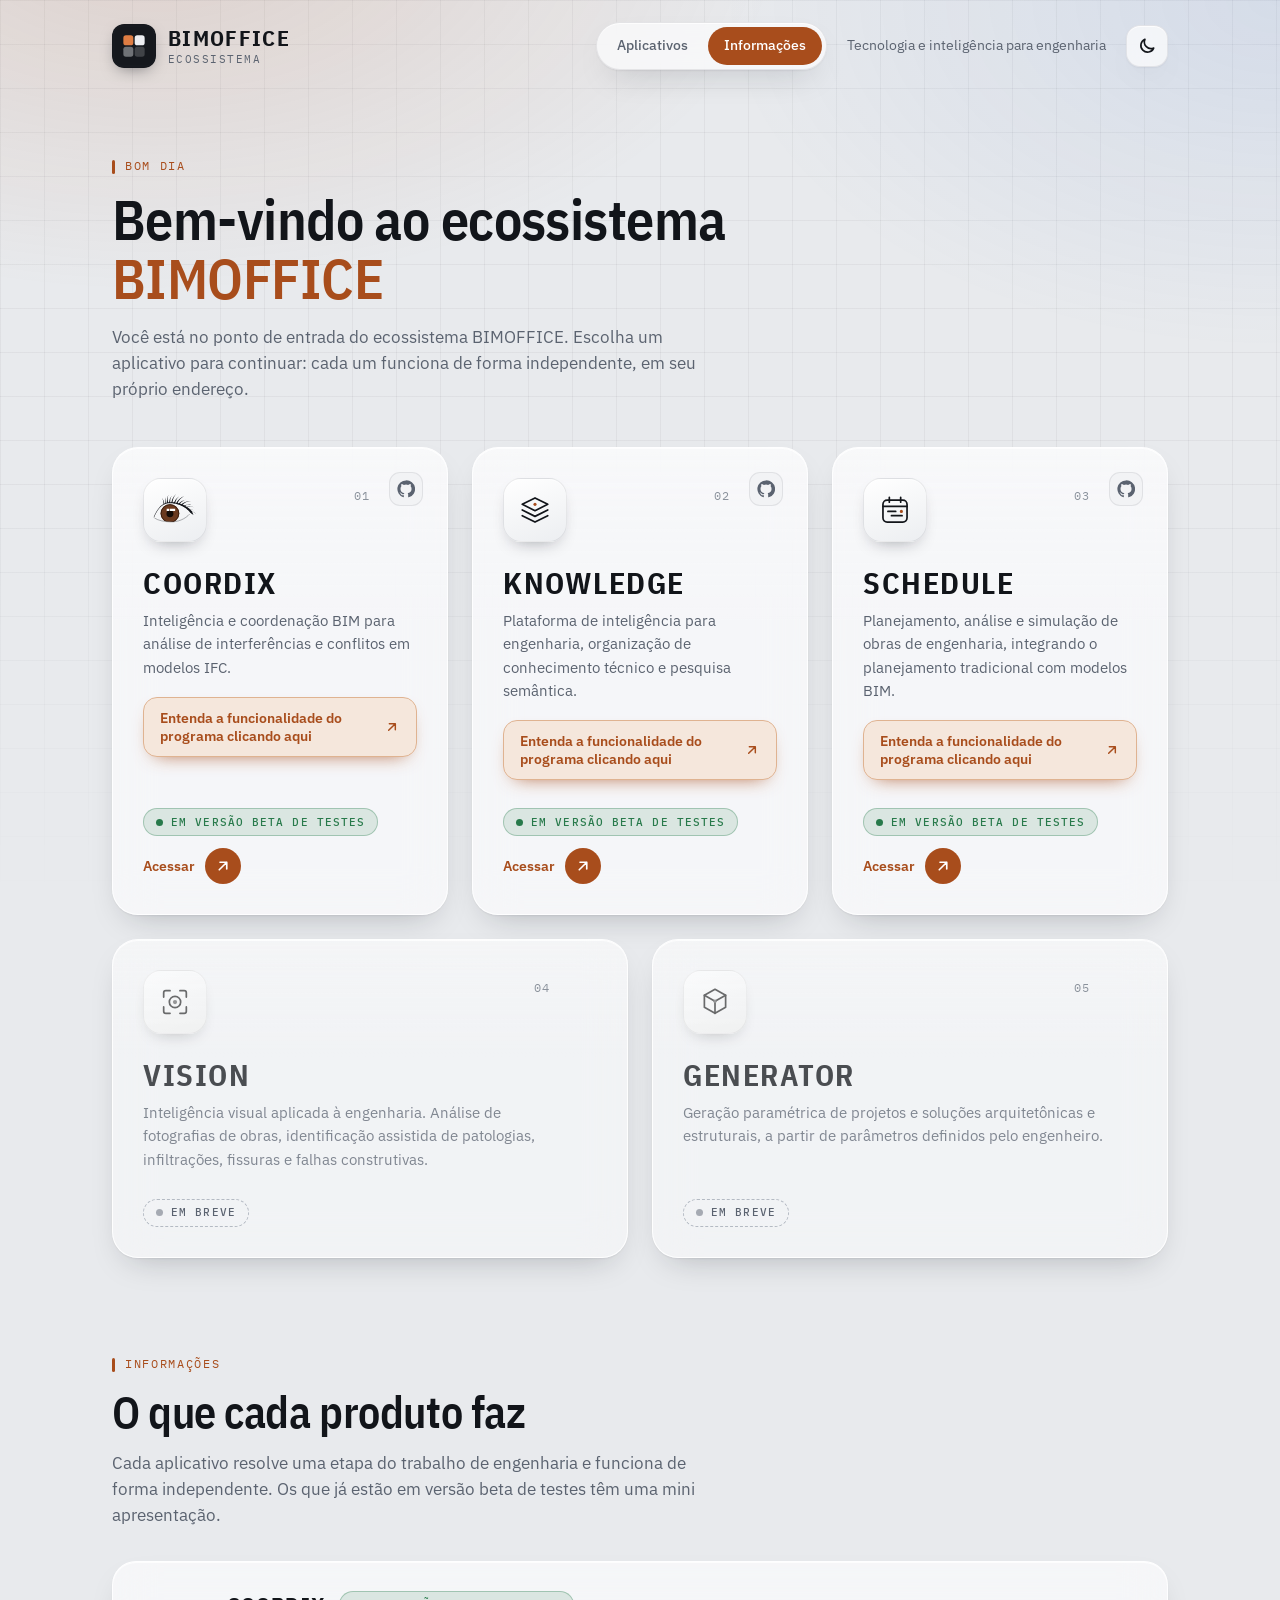
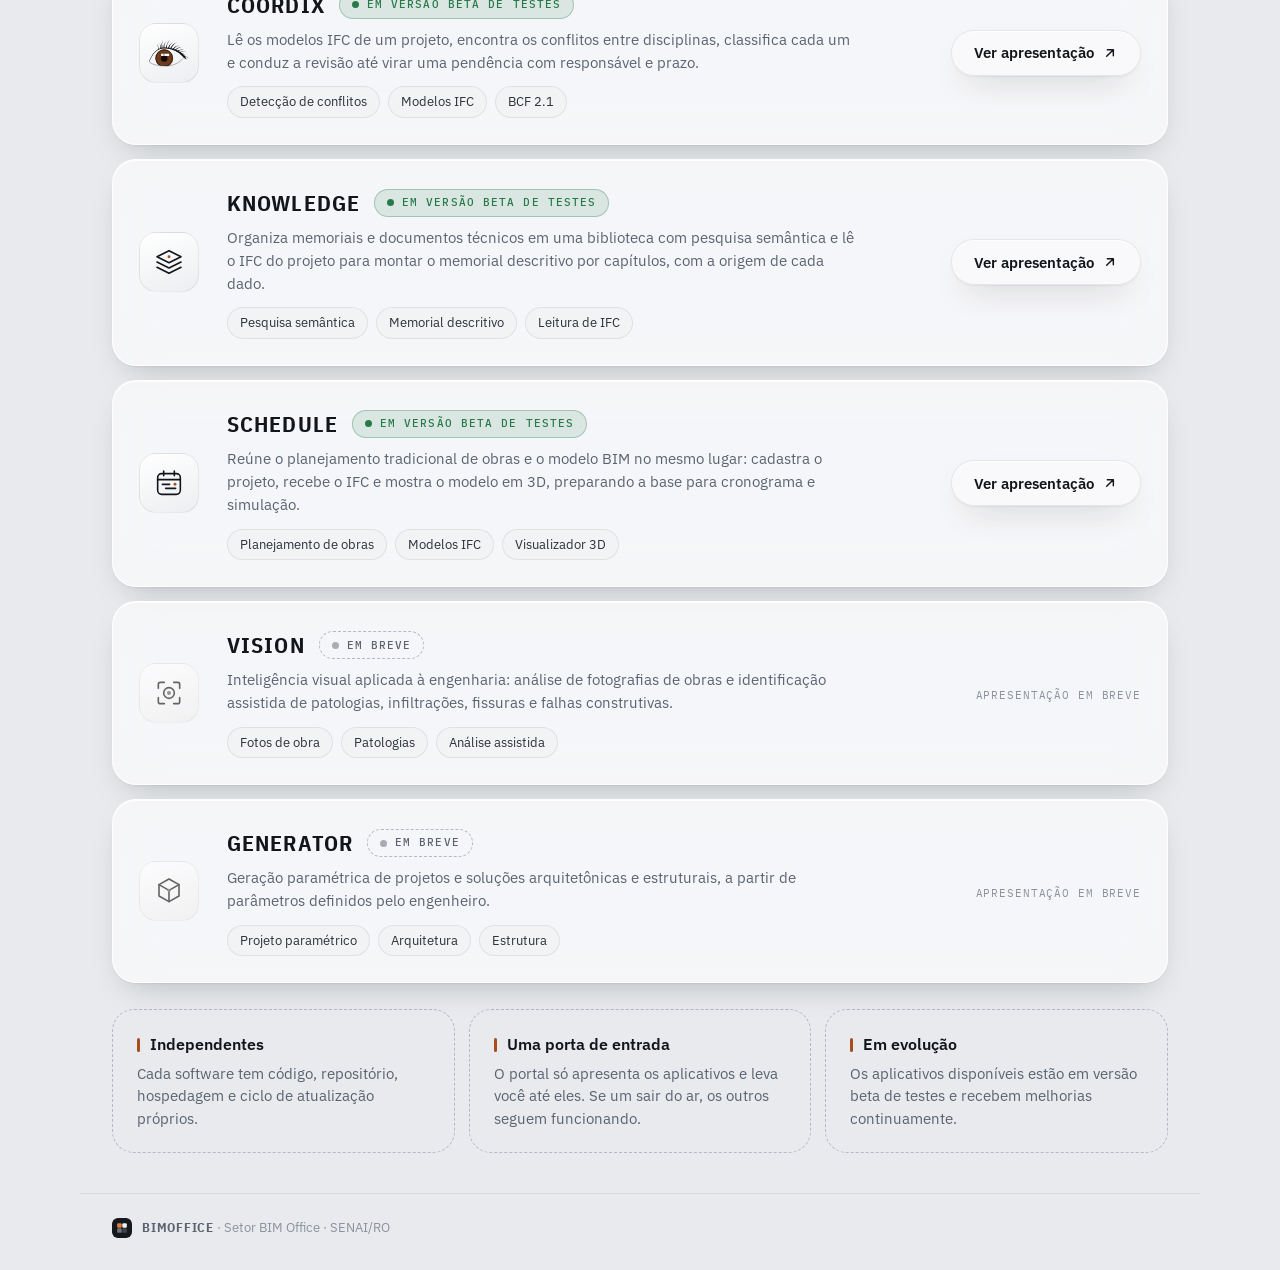
==== commit 59ff88c0: "Adiciona o SCHEDULE ao menu, com card, informações e apresentação Co-Authored-By: Claude Sonnet 5.5 " ====
--- a/apresentacao.html
+++ b/apresentacao.html
@@ -9,8 +9,8 @@
 <link rel="preconnect" href="https://fonts.googleapis.com">
 <link rel="preconnect" href="https://fonts.gstatic.com" crossorigin>
 <link rel="stylesheet" href="https://fonts.googleapis.com/css2?family=IBM+Plex+Mono:wght@400;500&family=IBM+Plex+Sans+Condensed:wght@500;600;700&family=IBM+Plex+Sans:wght@400;500;600&display=swap">
-<link rel="stylesheet" href="css/styles.css?v=202611161015">
-<link rel="stylesheet" href="css/apresentacao.css?v=202611161015">
+<link rel="stylesheet" href="css/styles.css?v=202611171138">
+<link rel="stylesheet" href="css/apresentacao.css?v=202611171138">
 <script>
 (function () {
   var t = null;
@@ -44,10 +44,10 @@
   <span><strong>BIMOFFICE</strong> · <span id="rodape-texto"></span></span>
 </footer>
 
-<script src="js/config.js?v=202611161015"></script>
-<script src="js/conteudo.js?v=202611161015"></script>
-<script src="js/icons.js?v=202611161015"></script>
-<script src="js/comum.js?v=202611161015"></script>
-<script src="js/apresentacao.js?v=202611161015"></script>
+<script src="js/config.js?v=202611171138"></script>
+<script src="js/conteudo.js?v=202611171138"></script>
+<script src="js/icons.js?v=202611171138"></script>
+<script src="js/comum.js?v=202611171138"></script>
+<script src="js/apresentacao.js?v=202611171138"></script>
 </body>
 </html>
--- a/css/styles.css
+++ b/css/styles.css
@@ -356,3 +356,16 @@
 .status { white-space: nowrap; }
 .card__base { flex-wrap: wrap; row-gap: 12px; }
 @media (max-width: 480px) { .status { font-size: 10.5px; padding: 0 10px; letter-spacing: .06em; } }
+
+/* ===== grade de cartões para qualquer quantidade de aplicativos ===== */
+@media (min-width: 1000px) {
+  .apps { grid-template-columns: repeat(6, minmax(0, 1fr)); }
+  .apps > .card { grid-column: span 2; }
+  /* última linha incompleta: os cartões restantes dividem a largura */
+  .apps > .card:nth-last-child(2):nth-child(3n + 1) { grid-column: span 3; }
+  .apps > .card:last-child:nth-child(3n + 2) { grid-column: span 3; }
+  .apps > .card:last-child:nth-child(3n + 1) { grid-column: 1 / -1; }
+}
+@media (min-width: 701px) and (max-width: 999px) {
+  .apps > .card:last-child:nth-child(odd) { grid-column: 1 / -1; }
+}
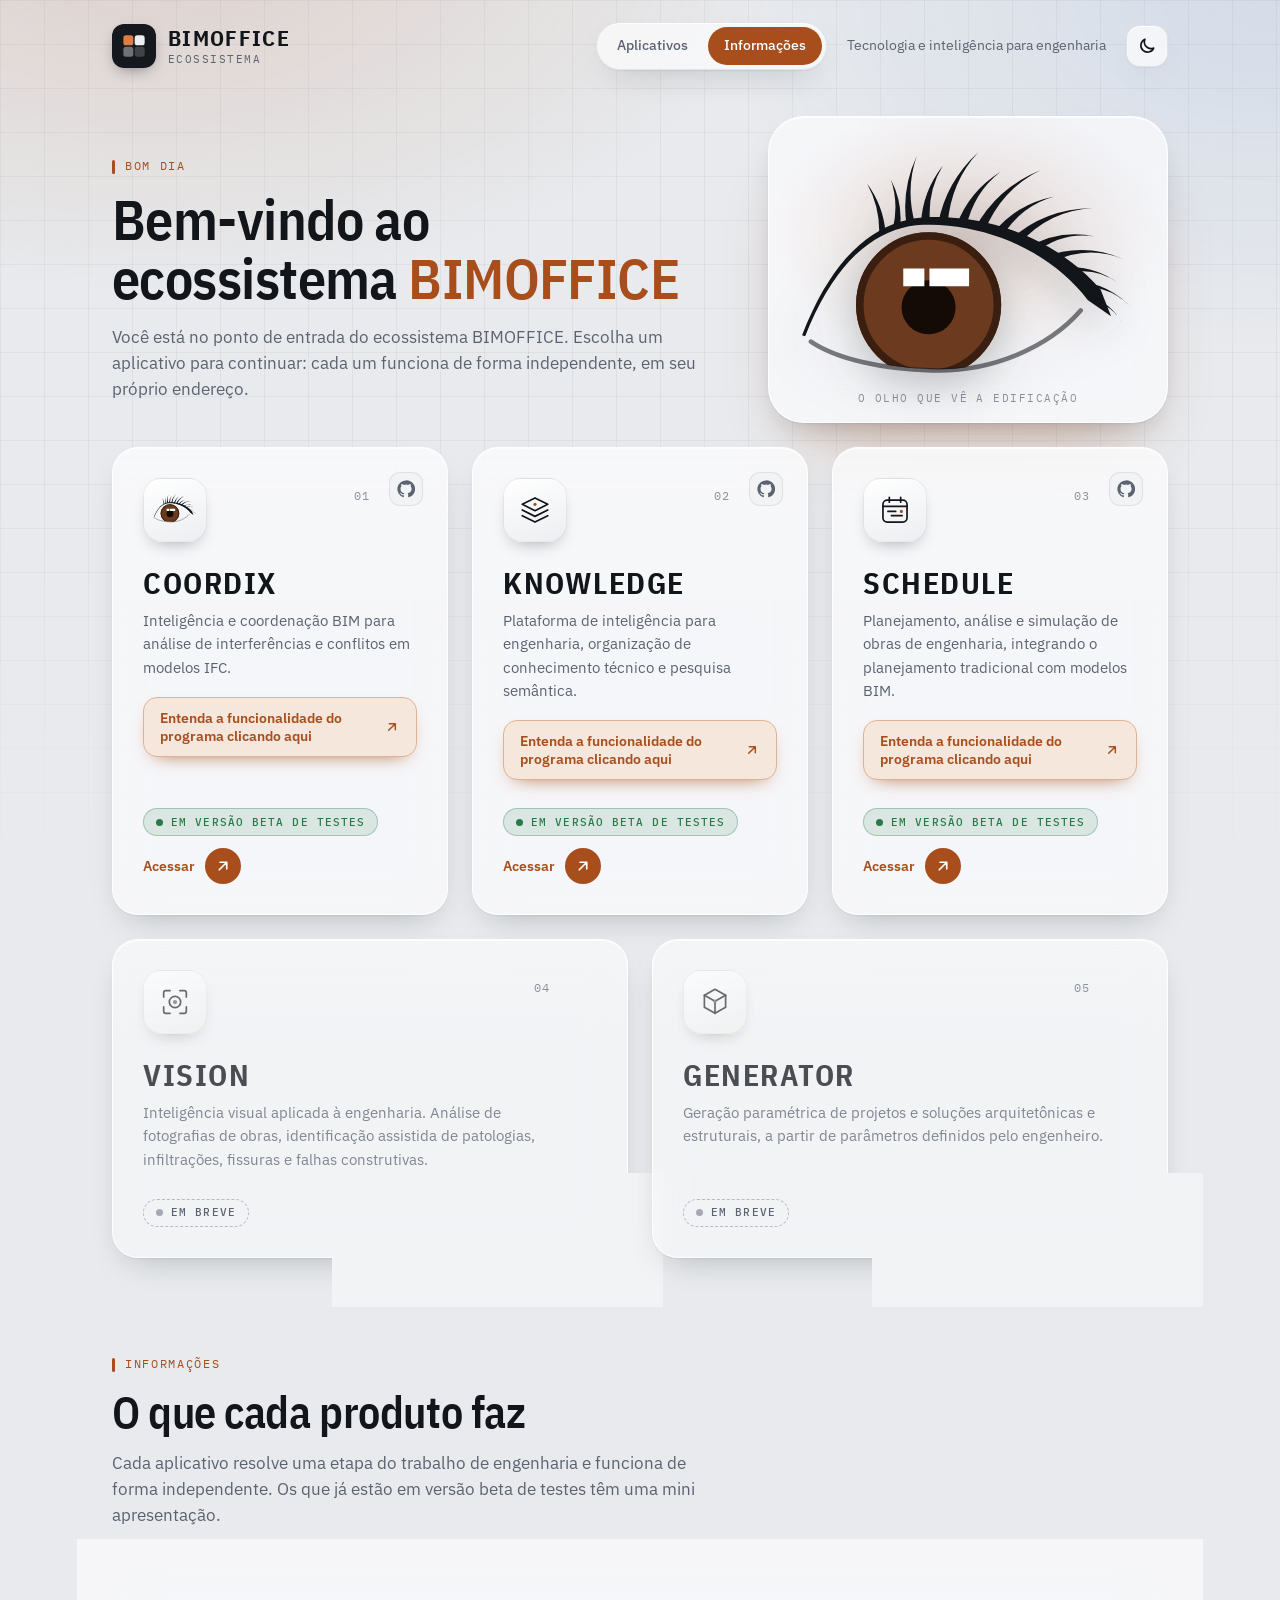
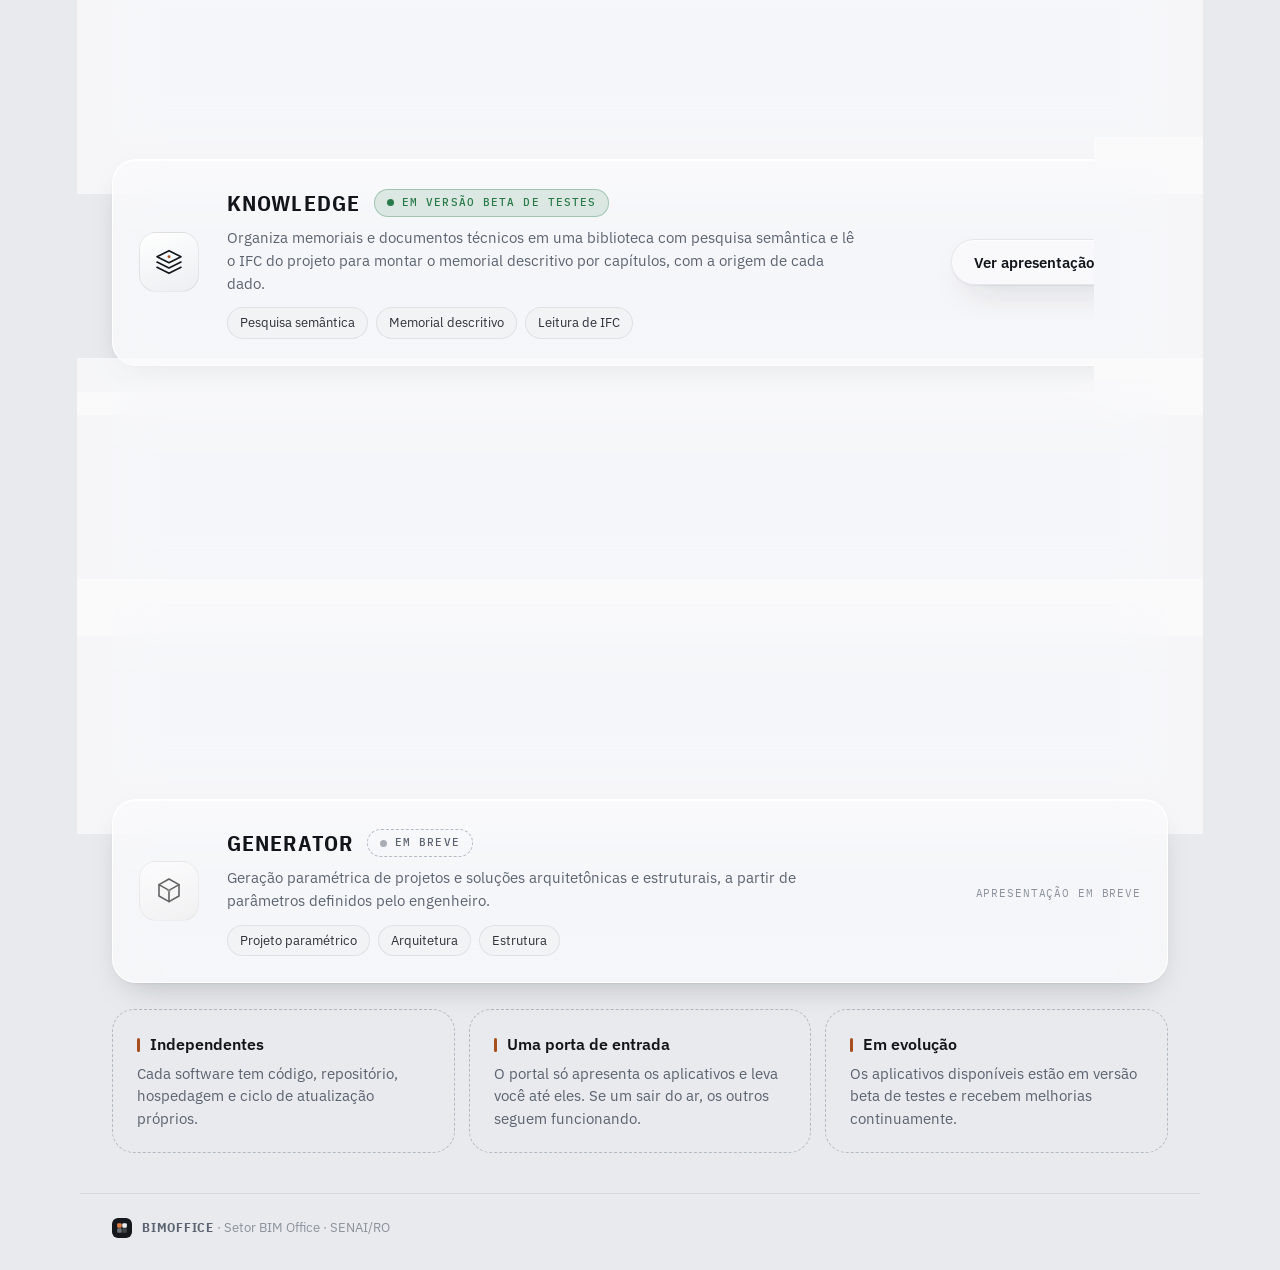
==== commit e009267e: "Olho do COORDIX como identidade visual na abertura do portal Co-Authored-By: Claude Sonnet 5.5 <nore" ====
--- a/apresentacao.html
+++ b/apresentacao.html
@@ -9,8 +9,8 @@
 <link rel="preconnect" href="https://fonts.googleapis.com">
 <link rel="preconnect" href="https://fonts.gstatic.com" crossorigin>
 <link rel="stylesheet" href="https://fonts.googleapis.com/css2?family=IBM+Plex+Mono:wght@400;500&family=IBM+Plex+Sans+Condensed:wght@500;600;700&family=IBM+Plex+Sans:wght@400;500;600&display=swap">
-<link rel="stylesheet" href="css/styles.css?v=202611171138">
-<link rel="stylesheet" href="css/apresentacao.css?v=202611171138">
+<link rel="stylesheet" href="css/styles.css?v=202611171148">
+<link rel="stylesheet" href="css/apresentacao.css?v=202611171148">
 <script>
 (function () {
   var t = null;
@@ -44,10 +44,10 @@
   <span><strong>BIMOFFICE</strong> · <span id="rodape-texto"></span></span>
 </footer>
 
-<script src="js/config.js?v=202611171138"></script>
-<script src="js/conteudo.js?v=202611171138"></script>
-<script src="js/icons.js?v=202611171138"></script>
-<script src="js/comum.js?v=202611171138"></script>
-<script src="js/apresentacao.js?v=202611171138"></script>
+<script src="js/config.js?v=202611171148"></script>
+<script src="js/conteudo.js?v=202611171148"></script>
+<script src="js/icons.js?v=202611171148"></script>
+<script src="js/comum.js?v=202611171148"></script>
+<script src="js/apresentacao.js?v=202611171148"></script>
 </body>
 </html>
--- a/css/styles.css
+++ b/css/styles.css
@@ -369,3 +369,46 @@
 @media (min-width: 701px) and (max-width: 999px) {
   .apps > .card:last-child:nth-child(odd) { grid-column: 1 / -1; }
 }
+
+/* ===== abertura com o olho do COORDIX ===== */
+.hero { display: grid; grid-template-columns: minmax(0, 1fr) minmax(260px, 400px); align-items: center; gap: clamp(20px, 5vw, 64px); }
+.hero .boas-vindas { max-width: 640px; }
+
+.olho-hero {
+  position: relative; margin: 0; padding: clamp(18px, 3vw, 30px) clamp(16px, 2.6vw, 28px) 16px; border-radius: 36px; text-align: center;
+  background:
+    radial-gradient(70% 60% at 50% 38%, var(--glow-1), transparent 72%),
+    var(--glass);
+  border: 1px solid var(--glass-line);
+  -webkit-backdrop-filter: blur(22px) saturate(1.5); backdrop-filter: blur(22px) saturate(1.5);
+  box-shadow: var(--shadow-card), 0 40px 70px -40px rgba(168, 77, 28, .45);
+  animation: subir .8s var(--ease) .15s both;
+}
+.olho-hero__arte { animation: respirar 7s ease-in-out infinite; }
+.olho-hero svg { display: block; width: 100%; height: auto; overflow: visible; filter: drop-shadow(0 14px 22px rgba(16, 20, 28, .25)); }
+.olho-hero figcaption { margin-top: 12px; font-family: var(--font-mono); font-size: 10.5px; letter-spacing: .14em; text-transform: uppercase; color: var(--faint); }
+
+/* cores do símbolo (mesmos papéis do original) */
+.olho-hero .olho-tinta { fill: var(--ink); }
+.olho-hero .olho-inferior { fill: none; stroke: var(--ink); opacity: .55; }
+.olho-hero .olho-iris { fill: var(--iris); }
+.olho-hero .olho-limbo { stroke: var(--limbo); }
+.olho-hero .olho-pupila { fill: var(--pupila); }
+.olho-hero .olho-brilho { fill: #fff; }
+
+/* a íris acompanha o ponteiro; sem ponteiro, o olho "passeia" devagar */
+.olho-mov { transform: translate(calc(var(--dx, 0) * 3.2px), calc(var(--dy, 0) * 1.5px)); transition: transform .18s ease-out; }
+.olho-hero:not(.segue) .olho-mov { animation: olhar 11s ease-in-out infinite; }
+@keyframes olhar {
+  0%, 100% { transform: translate(0, 0); }
+  22% { transform: translate(-2.6px, -.6px); }
+  46% { transform: translate(2.4px, .5px); }
+  70% { transform: translate(.6px, 1.1px); }
+}
+@keyframes respirar { 0%, 100% { transform: translateY(0); } 50% { transform: translateY(-6px); } }
+@media (prefers-reduced-motion: reduce) { .olho-hero__arte, .olho-mov { animation: none !important; } }
+
+@media (max-width: 860px) {
+  .hero { grid-template-columns: 1fr; }
+  .olho-hero { order: -1; width: min(300px, 78%); justify-self: center; margin-top: 8px; }
+}
